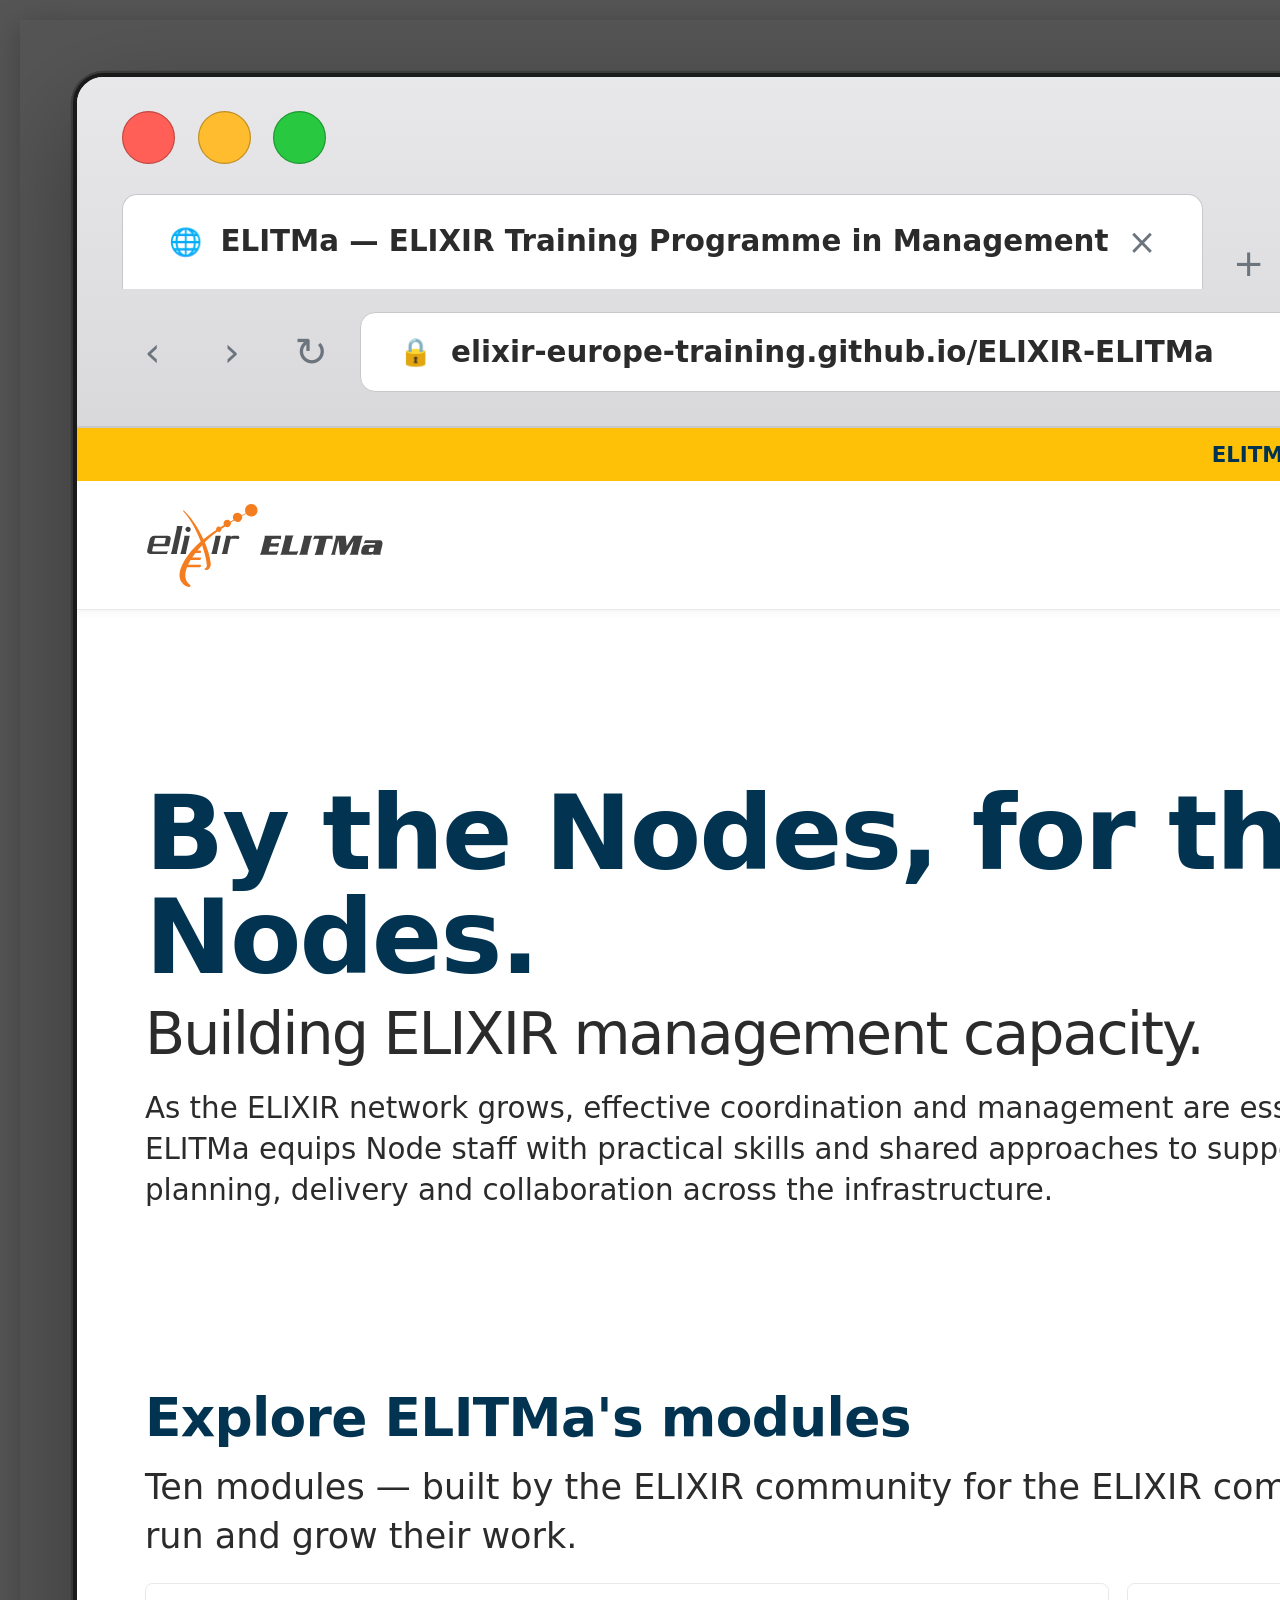
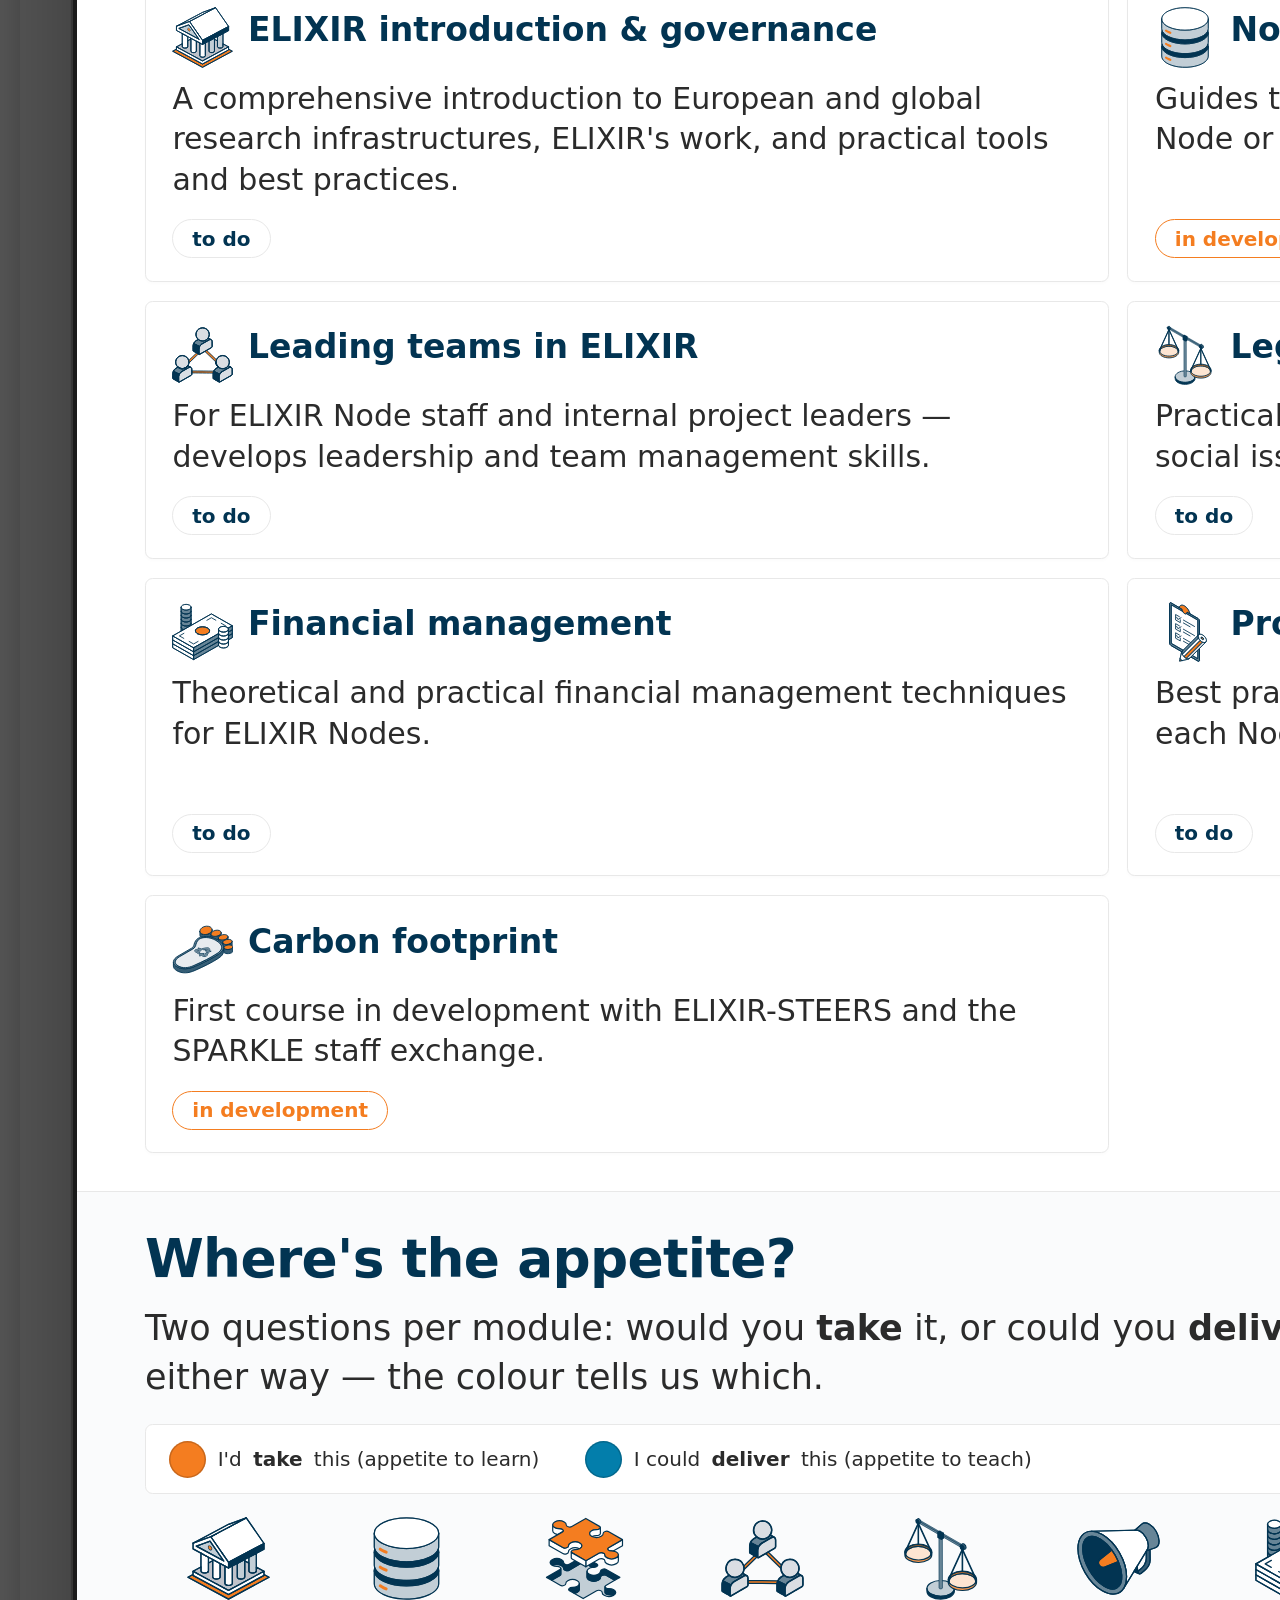
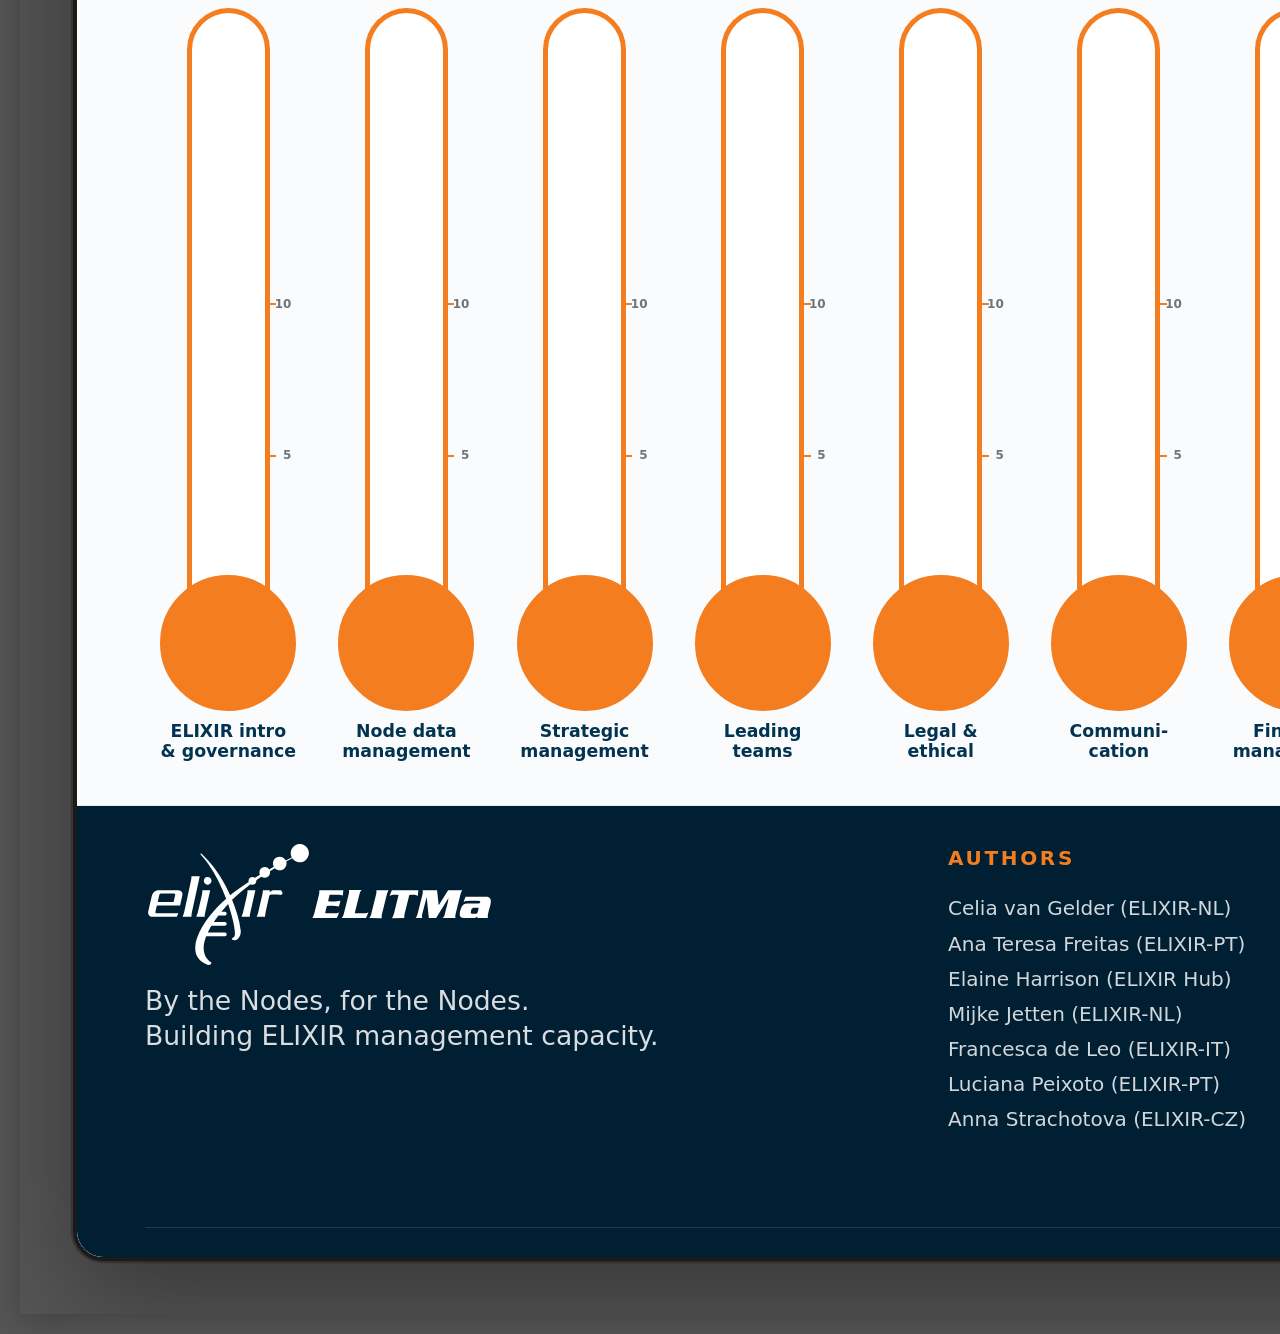
==== index.html @ c52b5170 "Initial commit: ELITMa All Hands 2026 poster (A0 portrait) Standalone HTML/CSS poster mirroring the " ====
<!doctype html>
<html lang="en">
<head>
  <meta charset="utf-8">
  <title>ELITMa — All Hands 2026 poster</title>
  <meta http-equiv="refresh" content="0; url=poster.html">
  <link rel="canonical" href="poster.html">
</head>
<body>
  <p>Loading poster… <a href="poster.html">click here</a> if it doesn't redirect.</p>
</body>
</html>
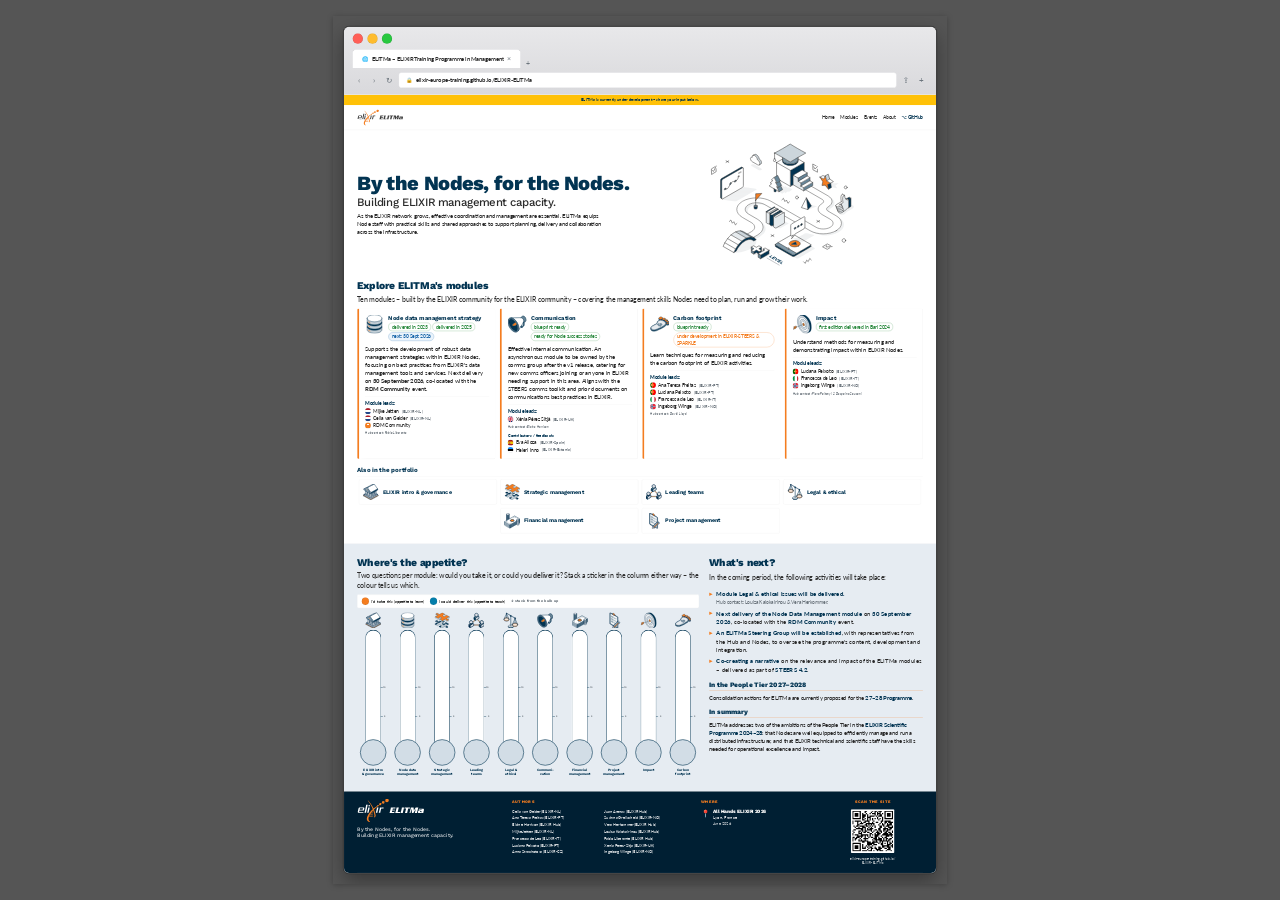
==== commit 5f98bc00: "m-dashes out" ====
--- a/index.html
+++ b/index.html
@@ -2,7 +2,7 @@
 <html lang="en">
 <head>
   <meta charset="utf-8">
-  <title>ELITMa — All Hands 2026 poster</title>
+  <title>ELITMa – All Hands 2026 poster</title>
   <meta http-equiv="refresh" content="0; url=poster.html">
   <link rel="canonical" href="poster.html">
 </head>
